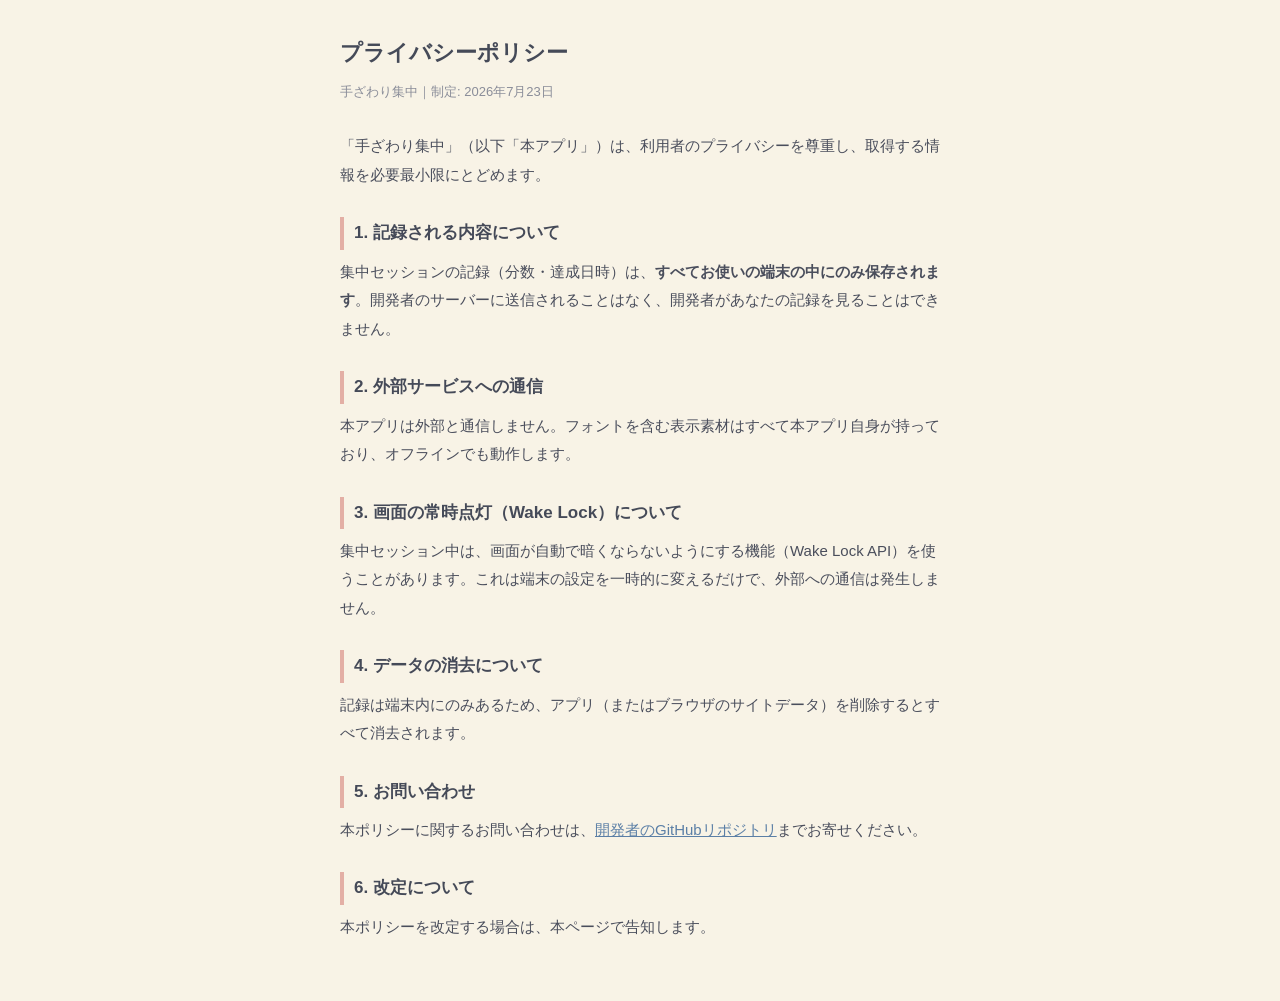
==== privacy.html @ 01a44183 "初回コミット: 手ざわり集中（勉強タイマーアプリ） Forestのような集中タイマー。時間を自分で決めて集中を始め、離れる （他タブ・他アプリへ切替／画面ロック）とその回は失敗、続けられると 鉢植えが" ====
<!DOCTYPE html>
<html lang="ja">
<head>
<meta charset="UTF-8">
<meta name="viewport" content="width=device-width, initial-scale=1.0">
<title>プライバシーポリシー - 手ざわり集中</title>
<style>
  * { margin: 0; padding: 0; box-sizing: border-box; }
  body {
    background: #f8f3e6;
    color: #454a58;
    font-family: 'Hiragino Sans', 'Yu Gothic', sans-serif;
    line-height: 1.9;
    padding: 32px 20px 60px;
    max-width: 640px;
    margin: 0 auto;
    font-size: 15px;
  }
  h1 { font-size: 22px; margin-bottom: 6px; }
  .date { color: #8a8d99; font-size: 13px; margin-bottom: 28px; }
  h2 {
    font-size: 17px;
    margin: 28px 0 8px;
    padding-left: 10px;
    border-left: 4px solid rgba(214, 130, 122, 0.6);
  }
  p, li { color: #4a4e5c; }
  ul { padding-left: 22px; }
  a { color: #5b7fa6; }
</style>
</head>
<body>
<h1>プライバシーポリシー</h1>
<p class="date">手ざわり集中｜制定: 2026年7月23日</p>

<p>「手ざわり集中」（以下「本アプリ」）は、利用者のプライバシーを尊重し、取得する情報を必要最小限にとどめます。</p>

<h2>1. 記録される内容について</h2>
<p>集中セッションの記録（分数・達成日時）は、<strong>すべてお使いの端末の中にのみ保存されます</strong>。開発者のサーバーに送信されることはなく、開発者があなたの記録を見ることはできません。</p>

<h2>2. 外部サービスへの通信</h2>
<p>本アプリは外部と通信しません。フォントを含む表示素材はすべて本アプリ自身が持っており、オフラインでも動作します。</p>

<h2>3. 画面の常時点灯（Wake Lock）について</h2>
<p>集中セッション中は、画面が自動で暗くならないようにする機能（Wake Lock API）を使うことがあります。これは端末の設定を一時的に変えるだけで、外部への通信は発生しません。</p>

<h2>4. データの消去について</h2>
<p>記録は端末内にのみあるため、アプリ（またはブラウザのサイトデータ）を削除するとすべて消去されます。</p>

<h2>5. お問い合わせ</h2>
<p>本ポリシーに関するお問い合わせは、<a href="https://github.com/Michael-Anderson-Official/paper-focus/issues">開発者のGitHubリポジトリ</a>までお寄せください。</p>

<h2>6. 改定について</h2>
<p>本ポリシーを改定する場合は、本ページで告知します。</p>
</body>
</html>
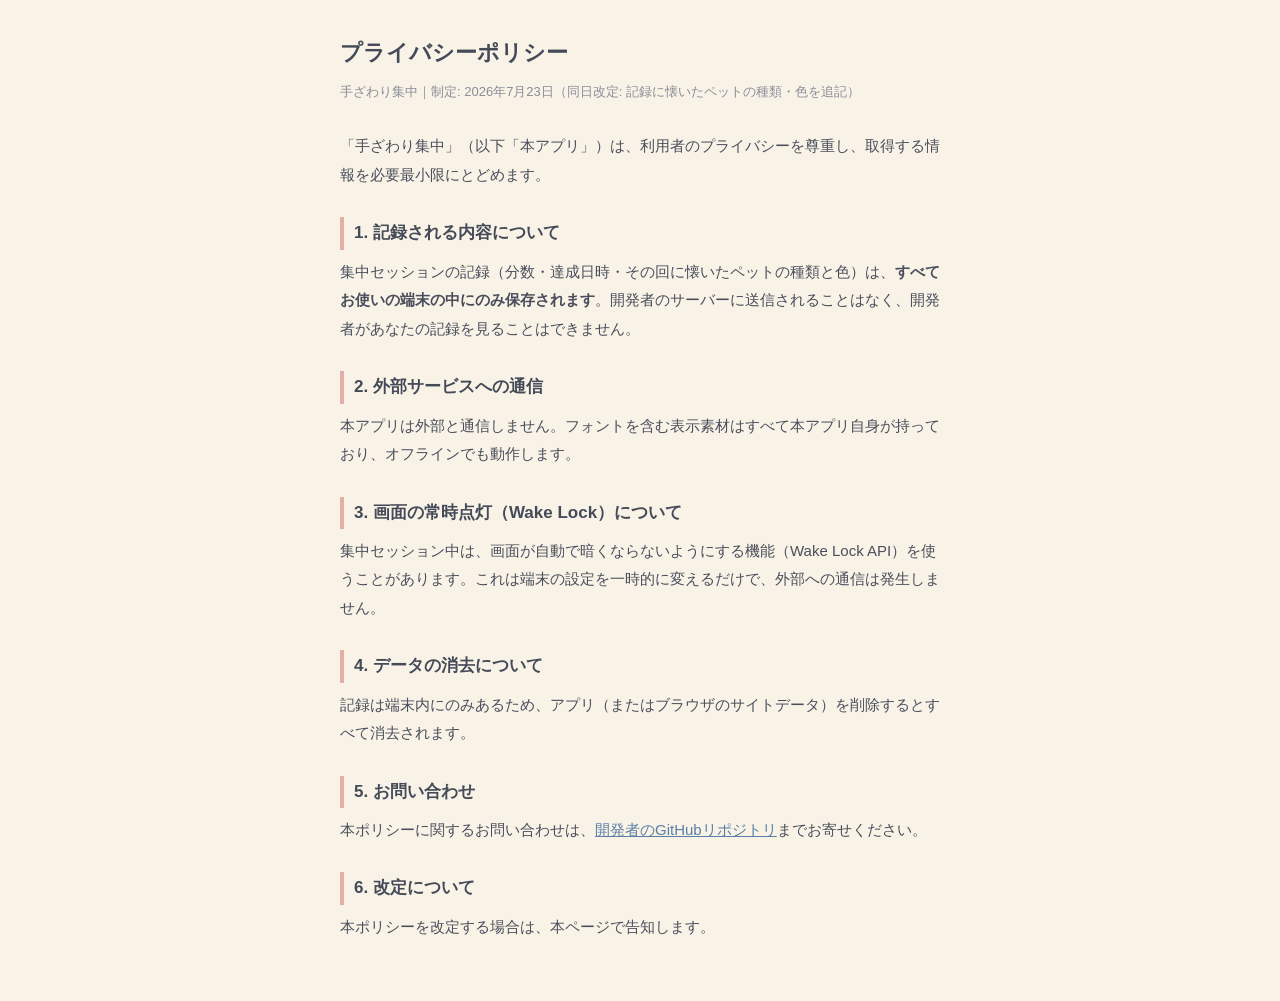
==== commit f4ad16f1: "Codexレビュー(2周目)の指摘を反映 - 旧形式（種類/色を持たない）の記録を静かに消していたのを、idから決定的に   ペットを割り当てて救済するよう修正（計画表の事故と同種の問題だったため  " ====
--- a/privacy.html
+++ b/privacy.html
@@ -31,12 +31,12 @@
 </head>
 <body>
 <h1>プライバシーポリシー</h1>
-<p class="date">手ざわり集中｜制定: 2026年7月23日</p>
+<p class="date">手ざわり集中｜制定: 2026年7月23日（同日改定: 記録に懐いたペットの種類・色を追記）</p>
 
 <p>「手ざわり集中」（以下「本アプリ」）は、利用者のプライバシーを尊重し、取得する情報を必要最小限にとどめます。</p>
 
 <h2>1. 記録される内容について</h2>
-<p>集中セッションの記録（分数・達成日時）は、<strong>すべてお使いの端末の中にのみ保存されます</strong>。開発者のサーバーに送信されることはなく、開発者があなたの記録を見ることはできません。</p>
+<p>集中セッションの記録（分数・達成日時・その回に懐いたペットの種類と色）は、<strong>すべてお使いの端末の中にのみ保存されます</strong>。開発者のサーバーに送信されることはなく、開発者があなたの記録を見ることはできません。</p>
 
 <h2>2. 外部サービスへの通信</h2>
 <p>本アプリは外部と通信しません。フォントを含む表示素材はすべて本アプリ自身が持っており、オフラインでも動作します。</p>
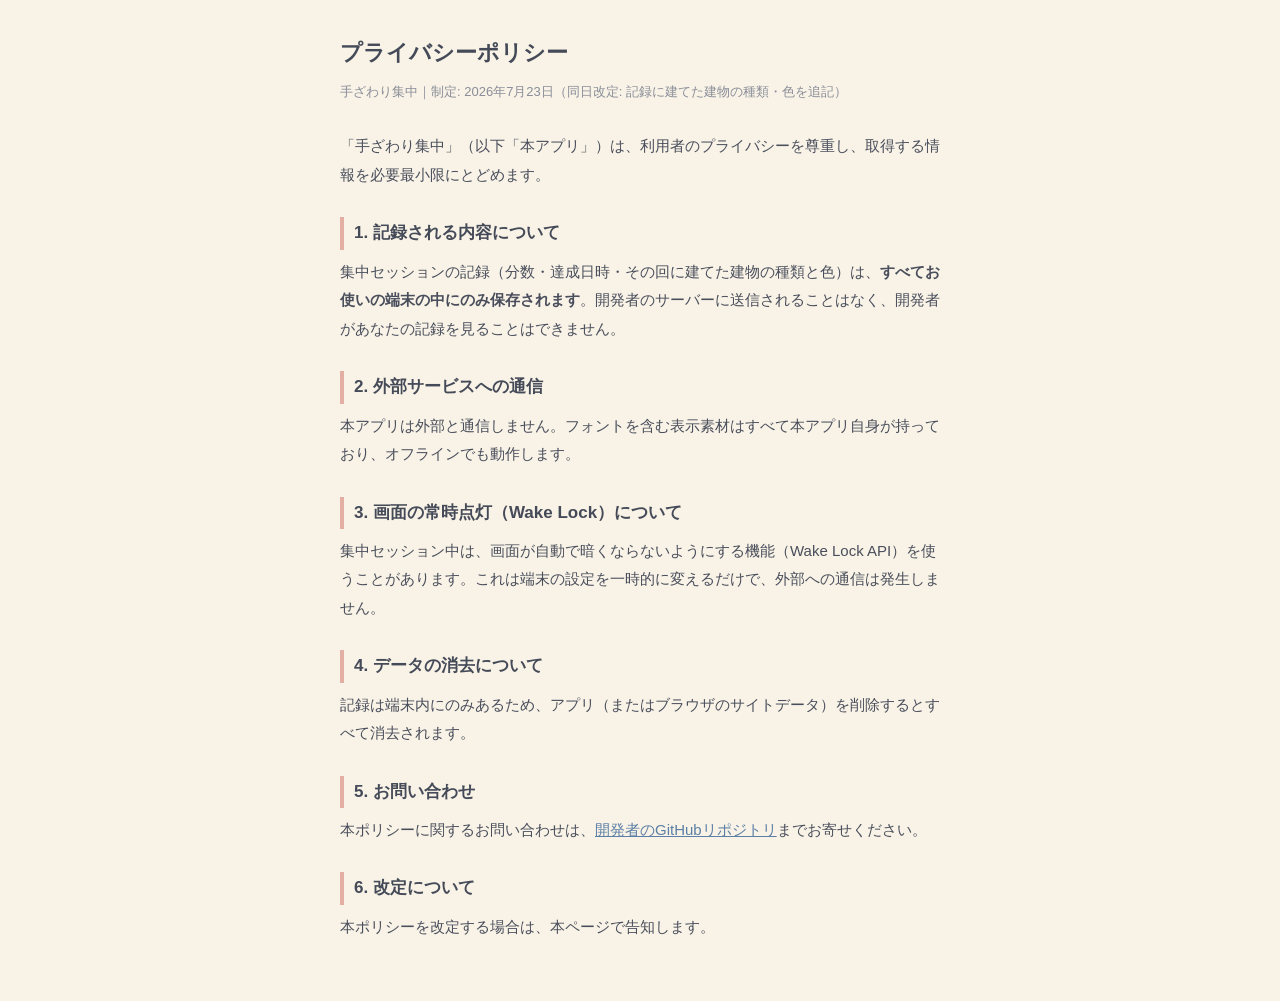
==== commit 22922b42: "コレクションのテーマをペットから街・建物に変更 達成ごとにランダムで1つ手に入る・マイルで狙って建てる・名前をつけられる、 という仕組みはそのまま活かし、中身をペット（猫・犬など）から建物 （ランドマ" ====
--- a/privacy.html
+++ b/privacy.html
@@ -31,12 +31,12 @@
 </head>
 <body>
 <h1>プライバシーポリシー</h1>
-<p class="date">手ざわり集中｜制定: 2026年7月23日（同日改定: 記録に懐いたペットの種類・色を追記）</p>
+<p class="date">手ざわり集中｜制定: 2026年7月23日（同日改定: 記録に建てた建物の種類・色を追記）</p>
 
 <p>「手ざわり集中」（以下「本アプリ」）は、利用者のプライバシーを尊重し、取得する情報を必要最小限にとどめます。</p>
 
 <h2>1. 記録される内容について</h2>
-<p>集中セッションの記録（分数・達成日時・その回に懐いたペットの種類と色）は、<strong>すべてお使いの端末の中にのみ保存されます</strong>。開発者のサーバーに送信されることはなく、開発者があなたの記録を見ることはできません。</p>
+<p>集中セッションの記録（分数・達成日時・その回に建てた建物の種類と色）は、<strong>すべてお使いの端末の中にのみ保存されます</strong>。開発者のサーバーに送信されることはなく、開発者があなたの記録を見ることはできません。</p>
 
 <h2>2. 外部サービスへの通信</h2>
 <p>本アプリは外部と通信しません。フォントを含む表示素材はすべて本アプリ自身が持っており、オフラインでも動作します。</p>
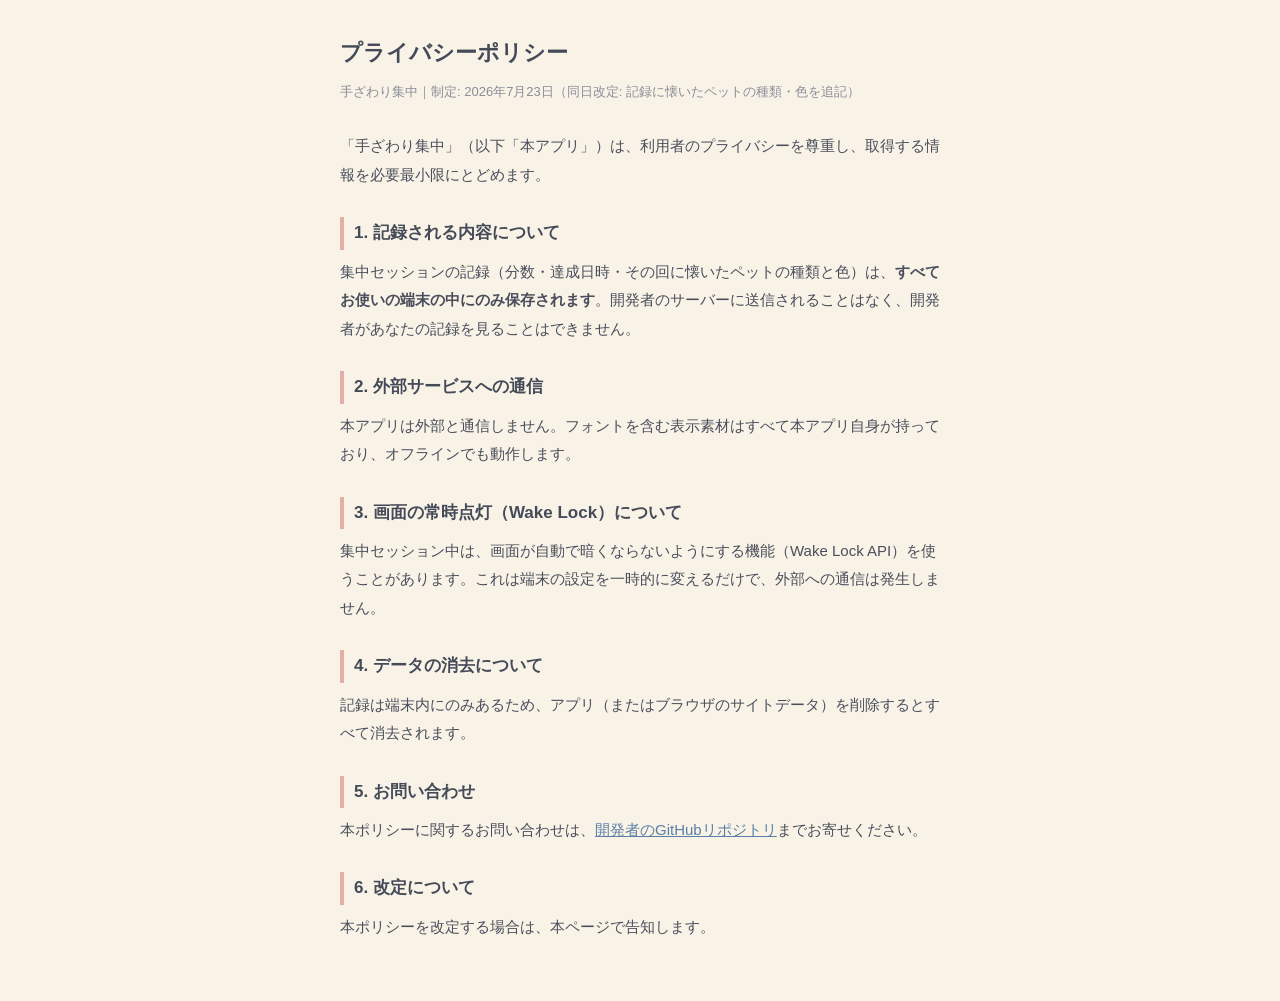
==== commit 7a45b110: "Revert "コレクションのテーマをペットから街・建物に変更" This reverts commit 22922b423dd4f48422eb6123a365acebf73ff6d6." ====
--- a/privacy.html
+++ b/privacy.html
@@ -31,12 +31,12 @@
 </head>
 <body>
 <h1>プライバシーポリシー</h1>
-<p class="date">手ざわり集中｜制定: 2026年7月23日（同日改定: 記録に建てた建物の種類・色を追記）</p>
+<p class="date">手ざわり集中｜制定: 2026年7月23日（同日改定: 記録に懐いたペットの種類・色を追記）</p>
 
 <p>「手ざわり集中」（以下「本アプリ」）は、利用者のプライバシーを尊重し、取得する情報を必要最小限にとどめます。</p>
 
 <h2>1. 記録される内容について</h2>
-<p>集中セッションの記録（分数・達成日時・その回に建てた建物の種類と色）は、<strong>すべてお使いの端末の中にのみ保存されます</strong>。開発者のサーバーに送信されることはなく、開発者があなたの記録を見ることはできません。</p>
+<p>集中セッションの記録（分数・達成日時・その回に懐いたペットの種類と色）は、<strong>すべてお使いの端末の中にのみ保存されます</strong>。開発者のサーバーに送信されることはなく、開発者があなたの記録を見ることはできません。</p>
 
 <h2>2. 外部サービスへの通信</h2>
 <p>本アプリは外部と通信しません。フォントを含む表示素材はすべて本アプリ自身が持っており、オフラインでも動作します。</p>
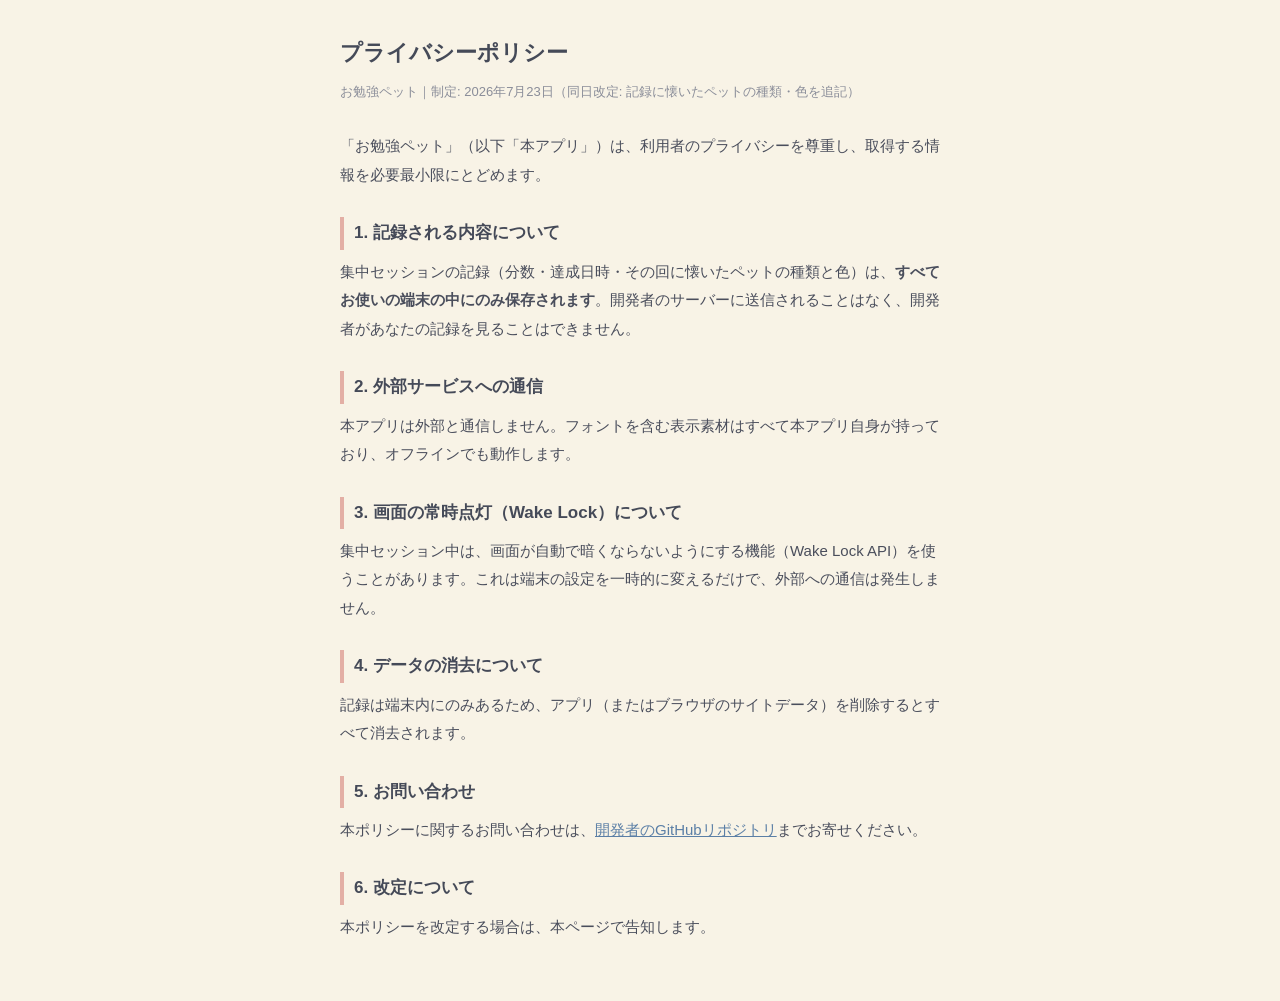
==== commit 4ab2333c: "アプリ名を「お勉強ペット」に変え、アイコンを描き直した 「手ざわり」の名前は、紙の質感を売りにしていたころのもの。絵柄が 太い輪郭のはっきりした描き方に変わり、中身も猫を集めるものになったので、 名前" ====
--- a/privacy.html
+++ b/privacy.html
@@ -3,7 +3,7 @@
 <head>
 <meta charset="UTF-8">
 <meta name="viewport" content="width=device-width, initial-scale=1.0">
-<title>プライバシーポリシー - 手ざわり集中</title>
+<title>プライバシーポリシー - お勉強ペット</title>
 <style>
   * { margin: 0; padding: 0; box-sizing: border-box; }
   body {
@@ -31,9 +31,9 @@
 </head>
 <body>
 <h1>プライバシーポリシー</h1>
-<p class="date">手ざわり集中｜制定: 2026年7月23日（同日改定: 記録に懐いたペットの種類・色を追記）</p>
+<p class="date">お勉強ペット｜制定: 2026年7月23日（同日改定: 記録に懐いたペットの種類・色を追記）</p>
 
-<p>「手ざわり集中」（以下「本アプリ」）は、利用者のプライバシーを尊重し、取得する情報を必要最小限にとどめます。</p>
+<p>「お勉強ペット」（以下「本アプリ」）は、利用者のプライバシーを尊重し、取得する情報を必要最小限にとどめます。</p>
 
 <h2>1. 記録される内容について</h2>
 <p>集中セッションの記録（分数・達成日時・その回に懐いたペットの種類と色）は、<strong>すべてお使いの端末の中にのみ保存されます</strong>。開発者のサーバーに送信されることはなく、開発者があなたの記録を見ることはできません。</p>
